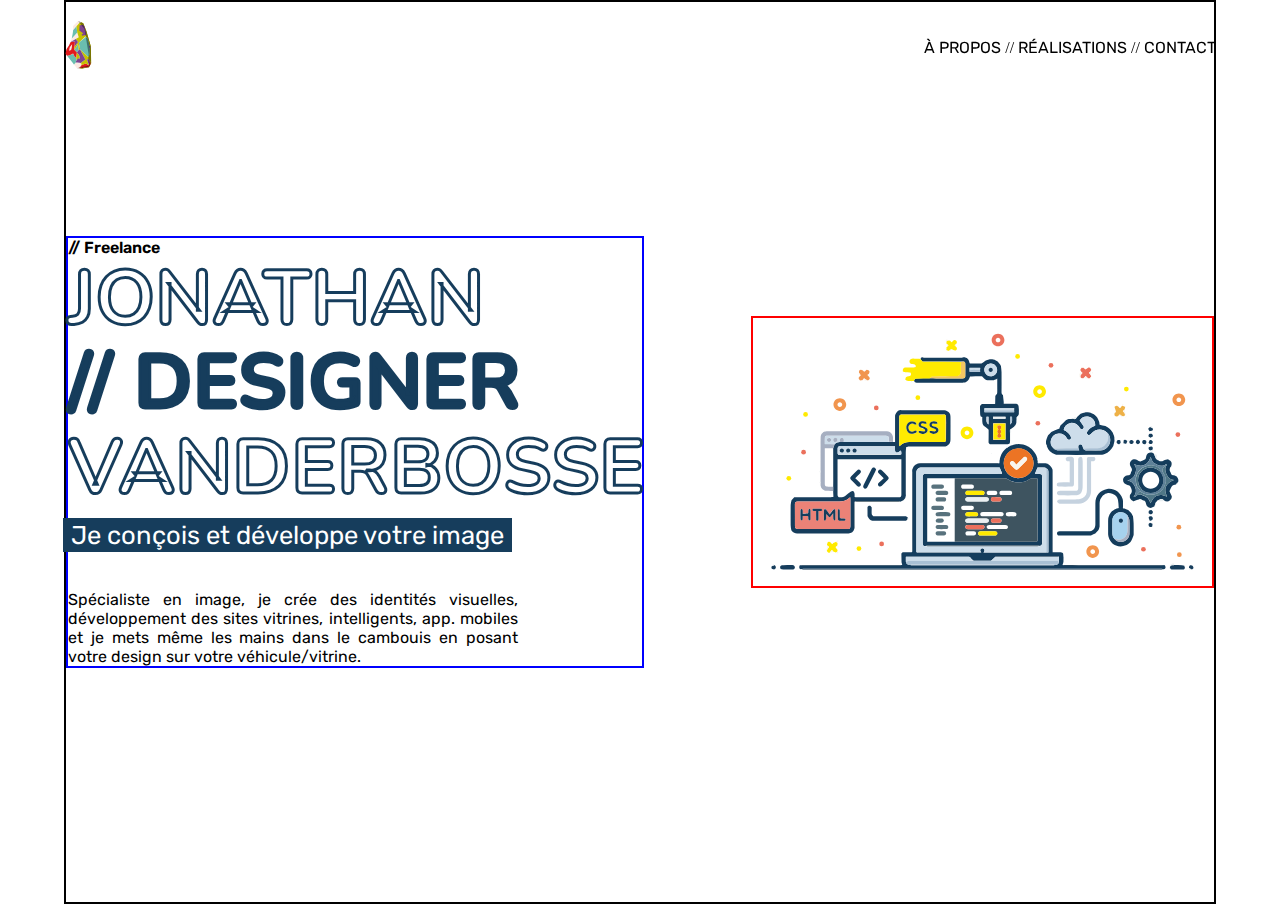
==== index.html @ 7ef85ad8 "Section 1 done. Need background" ====
<!DOCTYPE html>
<html lang="en">
<head>
  <meta charset="UTF-8">
  <meta name="viewport" content="width=device-width, initial-scale=1.0">
  <link rel="stylesheet" type="text/css" href="style.css">
  <link rel="preconnect" href="https://fonts.gstatic.com">
  <link href="https://fonts.googleapis.com/css2?family=Nunito:wght@600;800&family=Rubik:wght@400;600;800&display=swap" rel="stylesheet">
  <title>Jonathan V. - Portfolio</title>
</head>
<body>
  <nav>
    <ul>
      <li>
        <a href="http://www.jonathan-coz.com">
          <img src="images/logo.svg" style="height: 50px" alt="Logo">
        </a>
      </li>
    </ul>
    <ul>
      <li>
        <a href="http://www.jonathan-coz.com/a-propos">
          À PROPOS
        </a>
        //&nbsp
      </li>
      <li>
        <a href="http://www.jonathan-coz.com/realisations">
          RÉALISATIONS
        </a>
        //&nbsp
      </li>
      <li>
        <a href="http://www.jonathan-coz.com/contact">
          CONTACT
        </a>
      </li>
    </ul>
  </nav>
  <div id="sec1">
    <div class="sec1-left">
      <h3>// Freelance</h3>
      <h1>JONATHAN</br><span style="color:#163D5C">// DESIGNER</span></br>VANDERBOSSE</h1>
      <h2><span>Je conçois et développe votre image</span></h2>
      <p>Spécialiste en image, je crée des identités visuelles,
      développement des sites vitrines, intelligents, app. mobiles et
      je mets même les mains dans le cambouis en posant votre design
      sur votre véhicule/vitrine.</p>
    </div>
    <div class="sec1-right">
      <img src="images/hero_banner.svg" alt="Hero Banner web development">
    </div>
  </div>
</body>
</html>
---- style.css ----
* {
  text-decoration: none;
  margin: 0;
}

body {
  padding-left: 5%;
  padding-right: 5%;
}

/*----- Navbar -----*/

li {
  list-style-type: none;
}

a {
  color: black;
}

li > a {
  font-family: 'Rubik', sans-serif;
  font-weight: 400;
  font-size: 1em;
}

a:hover {
  color: white;
  background-color: #163D5C;
  padding-top: 5px;
  padding-bottom: 5px;
  padding-left: 8px;
  padding-right: 8px;
  transition: all .5s ease-in-out;
}

nav {
  position: fixed;
  width: 90vw;
  justify-content: space-between;
  display: flex;
  margin-top: 20px;
}

ul {
  padding-inline-start: 0px;
}

ul:nth-child(1) {
  display: flex;
}

ul:nth-child(2) {
  display: flex;
  align-items: center;
}

/*----- Section 1 -----*/

#sec1 {
  border: 2px solid black;
  display: flex;
  justify-content: space-between;
  align-items: center;
  height: 100vh;
}

.sec1-left {
  border: 2px solid blue;
  width: 50%;
}

.sec1-right {
  border: 2px solid red;
  width: 40%;

}

h1 {
  font-family: 'Nunito', sans-serif;
  font-size: 6vw;
  color: transparent;
  -webkit-text-stroke: 3px #163D5C;
  line-height: 1.1em;
}

h2 span {
  background-color: #163D5C;
  padding-top: 2px;
  padding-bottom: 2px;
  padding-left: 8px;
  padding-right: 8px;
  margin-left: -5px;
}

h2 {
  color: white;
  font-family: "Rubik", sans-serif;
  font-weight: 400;
  font-size: 2vw;
  margin-top: 10px;
  margin-bottom: 40px;
}

h3 {
  font-family: 'Rubik', sans-serif;
  font-weight: 600;
  font-size: 1em;
}

p {
  font-family: "Rubik", sans-serif;
  font-weight: 400;
  font-size: 1em;
  max-width: 450px;
  text-align: justify;
}
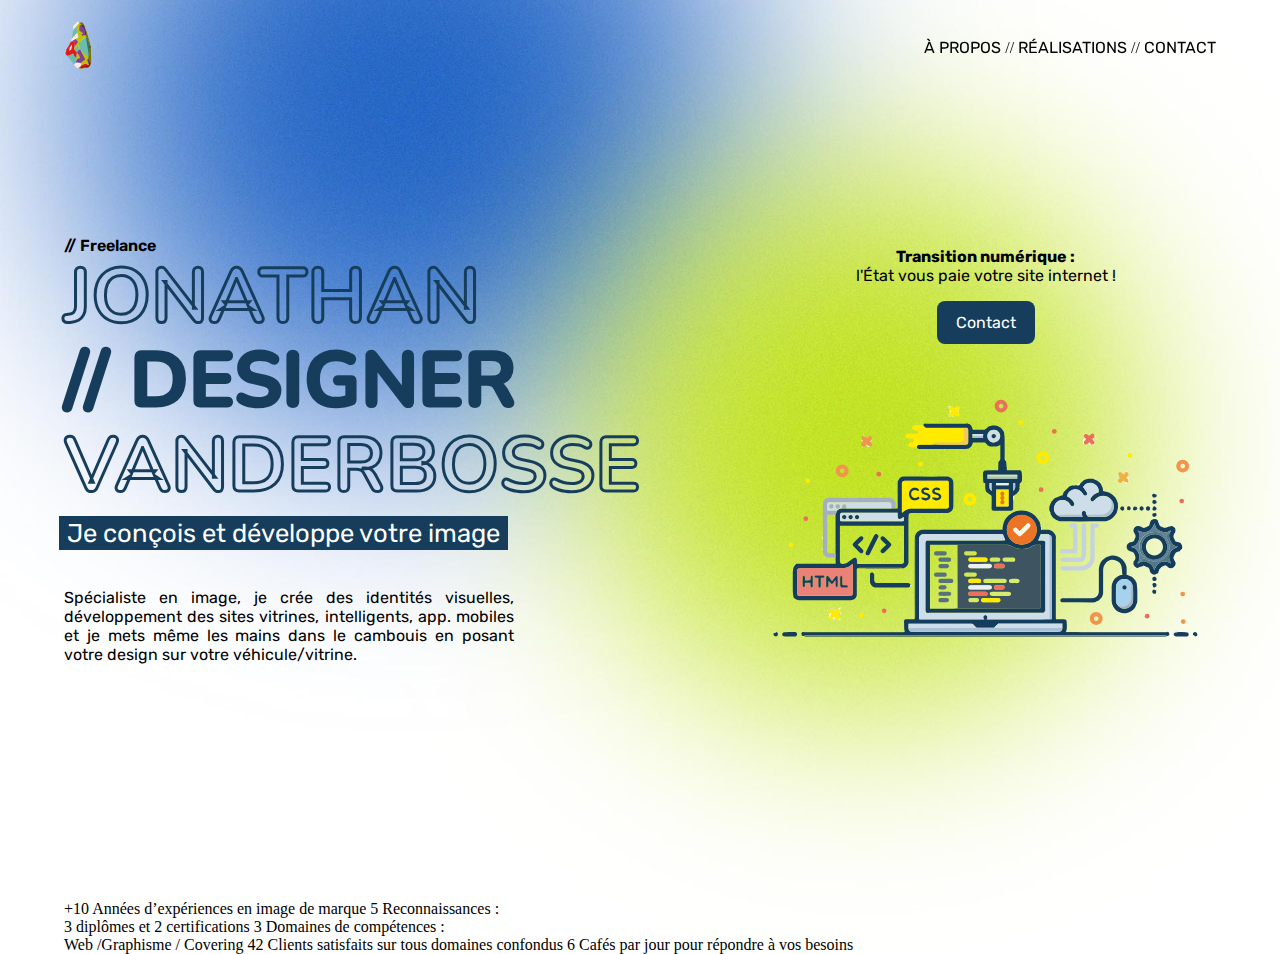
==== commit cac4ecf7: "adding transition numeric" ====
--- a/index.html
+++ b/index.html
@@ -48,8 +48,29 @@
       sur votre véhicule/vitrine.</p>
     </div>
     <div class="sec1-right">
+      <div class="transition-num">
+        <p><b>Transition numérique :</b></br> l'État vous paie votre site internet !</p>
+      </div>
+      <a href="&#x6d;&#x61;&#x69;&#x6c;&#x74;&#x6f;&colon;&#x63;&#x6f;&#x6e;&#x74;&#x61;&#x63;&#x74;&commat;&#x6a;&#x6f;&#x6e;&#x61;&#x74;&#x68;&#x61;&#x6e;&#x2d;&#x63;&#x6f;&#x7a;&period;&#x63;&#x6f;&#x6d;">
+        <div class="button">
+          Contact
+        </div>
+      </a>
       <img src="images/hero_banner.svg" alt="Hero Banner web development">
     </div>
   </div>
+  <div id="sec2">
+    +10
+    Années d’expériences en image de marque
+    5
+    Reconnaissances :</br>
+    3 diplômes et 2 certifications
+    3
+    Domaines de compétences :</br>Web /Graphisme / Covering
+    42
+    Clients satisfaits sur tous domaines confondus
+    6
+    Cafés par jour pour répondre à vos besoins
+  </div>
 </body>
 </html>
--- a/style.css
+++ b/style.css
@@ -6,6 +6,10 @@
 body {
   padding-left: 5%;
   padding-right: 5%;
+  background-image: url("images/hero banner_fond.jpg");
+  background-size: cover;
+  background-repeat: no-repeat;
+  background-position: center;
 }
 
 /*----- Navbar -----*/
@@ -24,7 +28,7 @@
   font-size: 1em;
 }
 
-a:hover {
+li > a:hover {
   color: white;
   background-color: #163D5C;
   padding-top: 5px;
@@ -58,7 +62,6 @@
 /*----- Section 1 -----*/
 
 #sec1 {
-  border: 2px solid black;
   display: flex;
   justify-content: space-between;
   align-items: center;
@@ -66,14 +69,11 @@
 }
 
 .sec1-left {
-  border: 2px solid blue;
   width: 50%;
 }
 
 .sec1-right {
-  border: 2px solid red;
   width: 40%;
-
 }
 
 h1 {
@@ -93,6 +93,14 @@
   margin-left: -5px;
 }
 
+a > .button {
+  display: flex;
+  justify-content: center;
+  width: 50px;
+  margin-bottom: 40px;
+  margin-top: 16px;
+}
+
 h2 {
   color: white;
   font-family: "Rubik", sans-serif;
@@ -108,10 +116,51 @@
   font-size: 1em;
 }
 
-p {
+.sec1-left > p {
   font-family: "Rubik", sans-serif;
   font-weight: 400;
   font-size: 1em;
   max-width: 450px;
   text-align: justify;
+  justify-content: center;
 }
+
+.button {
+  background-color: #163D5C;
+  border: none;
+  font-family: "Rubik", sans-serif;
+  font-weight: 400;
+  border-radius: 8px;
+  color: white;
+  padding: 12px 24px;
+  text-align: center;
+  text-decoration: none;
+  display: inline-block;
+  font-size: 16px;
+  margin: auto;
+}
+
+.button:hover {
+  color: #163D5C;
+  background-color: transparent;
+  border: 3px solid #163D5C;
+  transition: all .5s ease-in-out;
+  font-weight: 800;
+}
+
+.transition-num > p {
+  margin: auto;
+  font-family: "Rubik", sans-serif;
+  font-weight: 400;
+  font-size: 1em;
+  max-width: 270px;
+  text-align: center;
+
+}
+
+/*----- Section 2 -----*/
+
+#sec2 {
+  display: flex;
+}
+
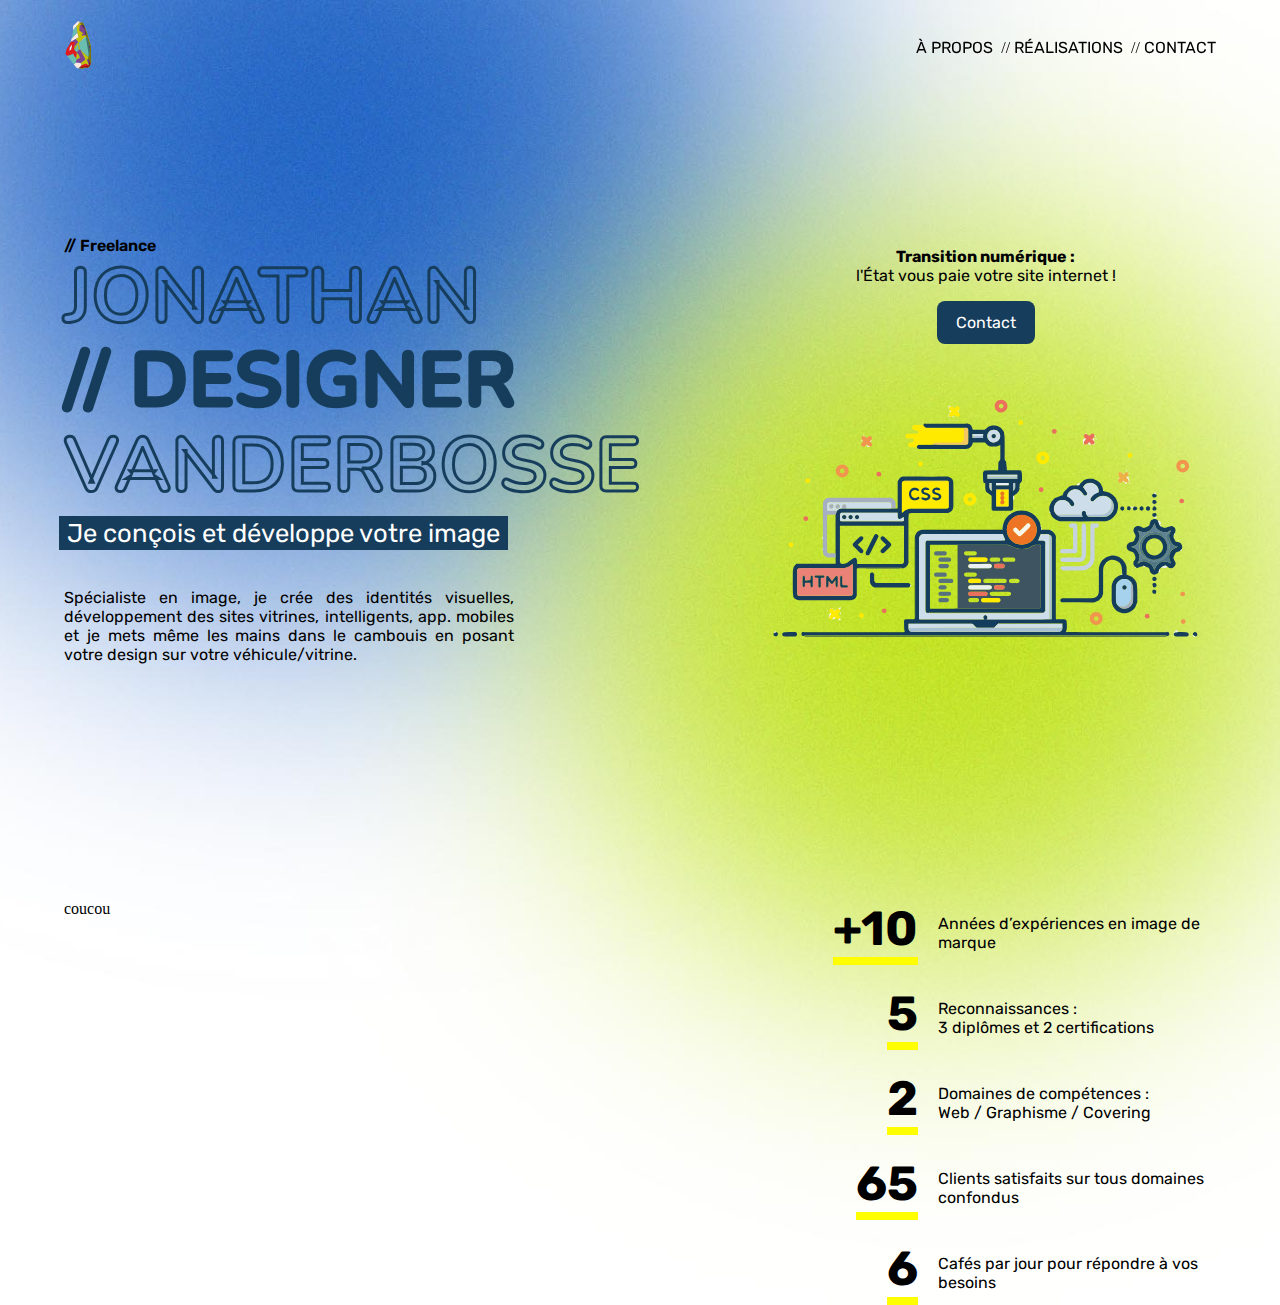
==== commit 8944b9be: "Adding sec.2 numbers and text" ====
--- a/index.html
+++ b/index.html
@@ -22,13 +22,13 @@
         <a href="http://www.jonathan-coz.com/a-propos">
           À PROPOS
         </a>
-        //&nbsp
+        &nbsp//&nbsp
       </li>
       <li>
         <a href="http://www.jonathan-coz.com/realisations">
           RÉALISATIONS
         </a>
-        //&nbsp
+        &nbsp//&nbsp
       </li>
       <li>
         <a href="http://www.jonathan-coz.com/contact">
@@ -60,17 +60,44 @@
     </div>
   </div>
   <div id="sec2">
-    +10
-    Années d’expériences en image de marque
-    5
-    Reconnaissances :</br>
-    3 diplômes et 2 certifications
-    3
-    Domaines de compétences :</br>Web /Graphisme / Covering
-    42
-    Clients satisfaits sur tous domaines confondus
-    6
-    Cafés par jour pour répondre à vos besoins
+    <div class="sec2-left">
+      coucou
+    </div>
+    <div class="sec2-right">
+      <div class="sec2-grid">
+        <div class="num num-a">
+          <b>+10</b>
+        </div>
+        <div class="text text-a">
+          <p>Années d’expériences en image de marque</p>
+        </div>
+        <div class="num num-b">
+          <b>5</b>
+        </div>
+        <div class="text text-b">
+          <p>Reconnaissances :</br>
+          3 diplômes et 2 certifications</p>
+        </div>
+        <div class="num num-c">
+          <b>2</b>
+        </div>
+        <div class="text text-c">
+          <p>Domaines de compétences :</br>Web / Graphisme / Covering</p>
+        </div>
+        <div class="num num-d">
+          <b>65</b>
+        </div>
+        <div class="text text-d">
+          <p>Clients satisfaits sur tous domaines confondus</p>
+        </div>
+        <div class="num num-e">
+          <b>6</b>
+        </div>
+        <div class="text text-e">
+          <p>Cafés par jour pour répondre à vos besoins</p>
+        </div>
+      </div>
+    </div>
   </div>
 </body>
 </html>
--- a/style.css
+++ b/style.css
@@ -50,11 +50,11 @@
   padding-inline-start: 0px;
 }
 
-ul:nth-child(1) {
-  display: flex;
-}
-
-ul:nth-child(2) {
+nav > ul:nth-child(1) {
+  display: flex;
+}
+
+nav > ul:nth-child(2) {
   display: flex;
   align-items: center;
 }
@@ -164,3 +164,75 @@
   display: flex;
 }
 
+.sec2-left {
+  width: 50vw;
+}
+
+.sec2-right {
+  width: 50vw;
+}
+
+.sec2-grid {
+  display: grid;
+  grid-template-columns: repeat(4, 1fr);
+  grid-template-rows: repeat(5, 1fr);
+  gap: 20px;
+}
+
+.num {
+  grid-column: 2 / 3;
+  justify-self: end;
+  font-family: "Rubik", sans serif;
+  font-size: 3em;
+  align-self: center;
+  border-bottom: 8px solid yellow;
+}
+
+.text {
+  grid-column: 3 / 5;
+  justify-self: start;
+  align-self: center;
+  font-family: "Rubik", sans-serif;
+  font-weight: 400;
+  font-size: 1em;
+}
+
+.num-a {
+  grid-row: 1 / 2;
+}
+
+.text-a {
+  grid-row: 1 / 2;
+}
+
+.num-b {
+  grid-row: 2 / 3;
+}
+
+.text-b {
+  grid-row: 2 / 3;
+}
+
+.num-c {
+  grid-row: 3 / 4;
+}
+
+.text-c {
+  grid-row: 3 / 4;
+}
+
+.num-d {
+  grid-row: 4 / 5;
+}
+
+.text-d {
+  grid-row: 4 / 5;
+}
+
+.num-e {
+  grid-row: 5 / 6;
+}
+
+.text-e {
+  grid-row: 5 / 6;
+}
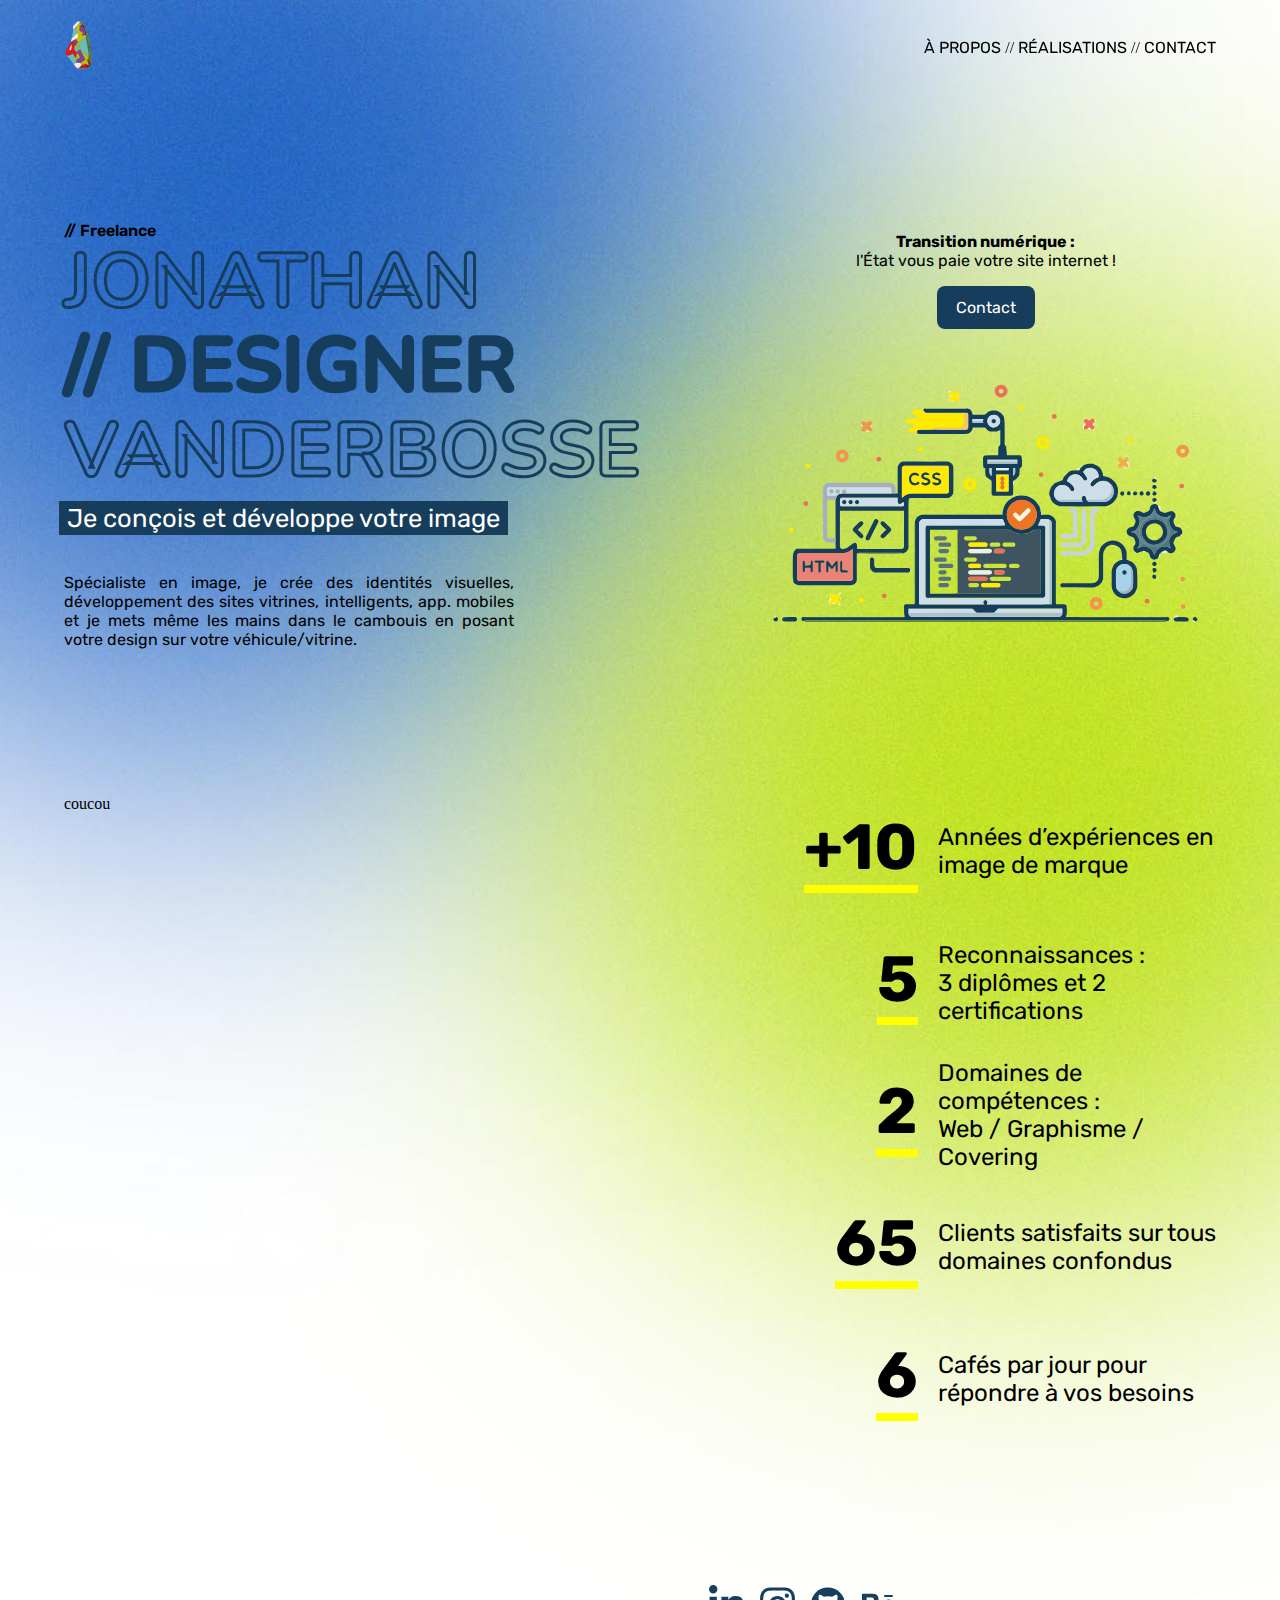
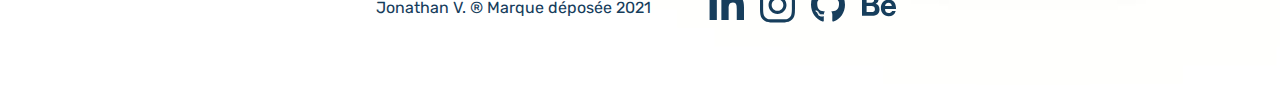
==== commit d60a4fc5: "Adding footer" ====
--- a/index.html
+++ b/index.html
@@ -11,29 +11,21 @@
 <body>
   <nav>
     <ul>
-      <li>
-        <a href="http://www.jonathan-coz.com">
-          <img src="images/logo.svg" style="height: 50px" alt="Logo">
-        </a>
+      <li><a href="http://www.jonathan-coz.com">
+        <img src="images/logo.svg" style="height: 50px" alt="Logo"></a>
       </li>
     </ul>
     <ul>
-      <li>
-        <a href="http://www.jonathan-coz.com/a-propos">
-          À PROPOS
-        </a>
-        &nbsp//&nbsp
+      <li class="li-nav"><a href="http://www.jonathan-coz.com/a-propos">
+        À PROPOS</a>
+        //&nbsp
       </li>
-      <li>
-        <a href="http://www.jonathan-coz.com/realisations">
-          RÉALISATIONS
-        </a>
-        &nbsp//&nbsp
+      <li class="li-nav"><a href="http://www.jonathan-coz.com/realisations">
+        RÉALISATIONS</a>
+        //&nbsp
       </li>
-      <li>
-        <a href="http://www.jonathan-coz.com/contact">
-          CONTACT
-        </a>
+      <li class="li-nav"><a href="http://www.jonathan-coz.com/contact">
+        CONTACT</a>
       </li>
     </ul>
   </nav>
@@ -99,5 +91,14 @@
       </div>
     </div>
   </div>
+  <footer>
+    <ul id="ul-footer">
+      <li class="text-footer">Jonathan V. ® Marque déposée 2021</li>
+      <li class="icones"><a href="https://www.linkedin.com/in/jonathan-vanderbosse/"><img src="images/fontawesome/svgs/brands/linkedin-in.svg" alt="LinkedIn profil"></a></li>
+      <li class="icones"><a href="https://www.instagram.com/jo_coz/"><img src="images/fontawesome/svgs/brands/instagram.svg" alt="Instagram profil"></a></li>
+      <li class="icones"><a href="https://github.com/malothecat"><img src="images/fontawesome/svgs/brands/github.svg" alt="Github profil"></a></li>
+      <li class="icones"><a href="https://www.behance.net/coz_you_re_real"><img src="images/fontawesome/svgs/brands/behance.svg" alt="Behance profil"></a></li>
+    </ul>
+  </footer>
 </body>
 </html>
--- a/style.css
+++ b/style.css
@@ -22,13 +22,13 @@
   color: black;
 }
 
-li > a {
+.li-nav > a {
   font-family: 'Rubik', sans-serif;
   font-weight: 400;
   font-size: 1em;
 }
 
-li > a:hover {
+.li-nav > a:hover {
   color: white;
   background-color: #163D5C;
   padding-top: 5px;
@@ -65,7 +65,8 @@
   display: flex;
   justify-content: space-between;
   align-items: center;
-  height: 100vh;
+  height: 80vh;
+  padding-top: 75px;
 }
 
 .sec1-left {
@@ -183,7 +184,7 @@
   grid-column: 2 / 3;
   justify-self: end;
   font-family: "Rubik", sans serif;
-  font-size: 3em;
+  font-size: 4em;
   align-self: center;
   border-bottom: 8px solid yellow;
 }
@@ -194,7 +195,7 @@
   align-self: center;
   font-family: "Rubik", sans-serif;
   font-weight: 400;
-  font-size: 1em;
+  font-size: 1.5em;
 }
 
 .num-a {
@@ -236,3 +237,42 @@
 .text-e {
   grid-row: 5 / 6;
 }
+
+/*----- Footer -----*/
+
+.icones {
+  width: 35px;
+  filter: invert(17%) sepia(9%) saturate(7132%) hue-rotate(175deg) brightness(97%) contrast(87%);
+  padding: 0 8px;
+  align-self: center;
+}
+
+footer {
+  height: 100px;
+}
+
+footer > ul {
+  display: flex;
+  justify-content: center;
+}
+
+footer > ul {
+  margin-top: 150px;
+  display: flex;
+}
+
+.text-footer {
+  color: #163D5C;
+  font-family: "Rubik", sans-serif;
+  display: flex;
+  align-items: center;
+  padding-right: 50px;
+}
+
+.icones:hover {
+  opacity: .8;
+  transition: all .5s ease-in-out;
+  transform: translate(0, -10px);
+}
+
+
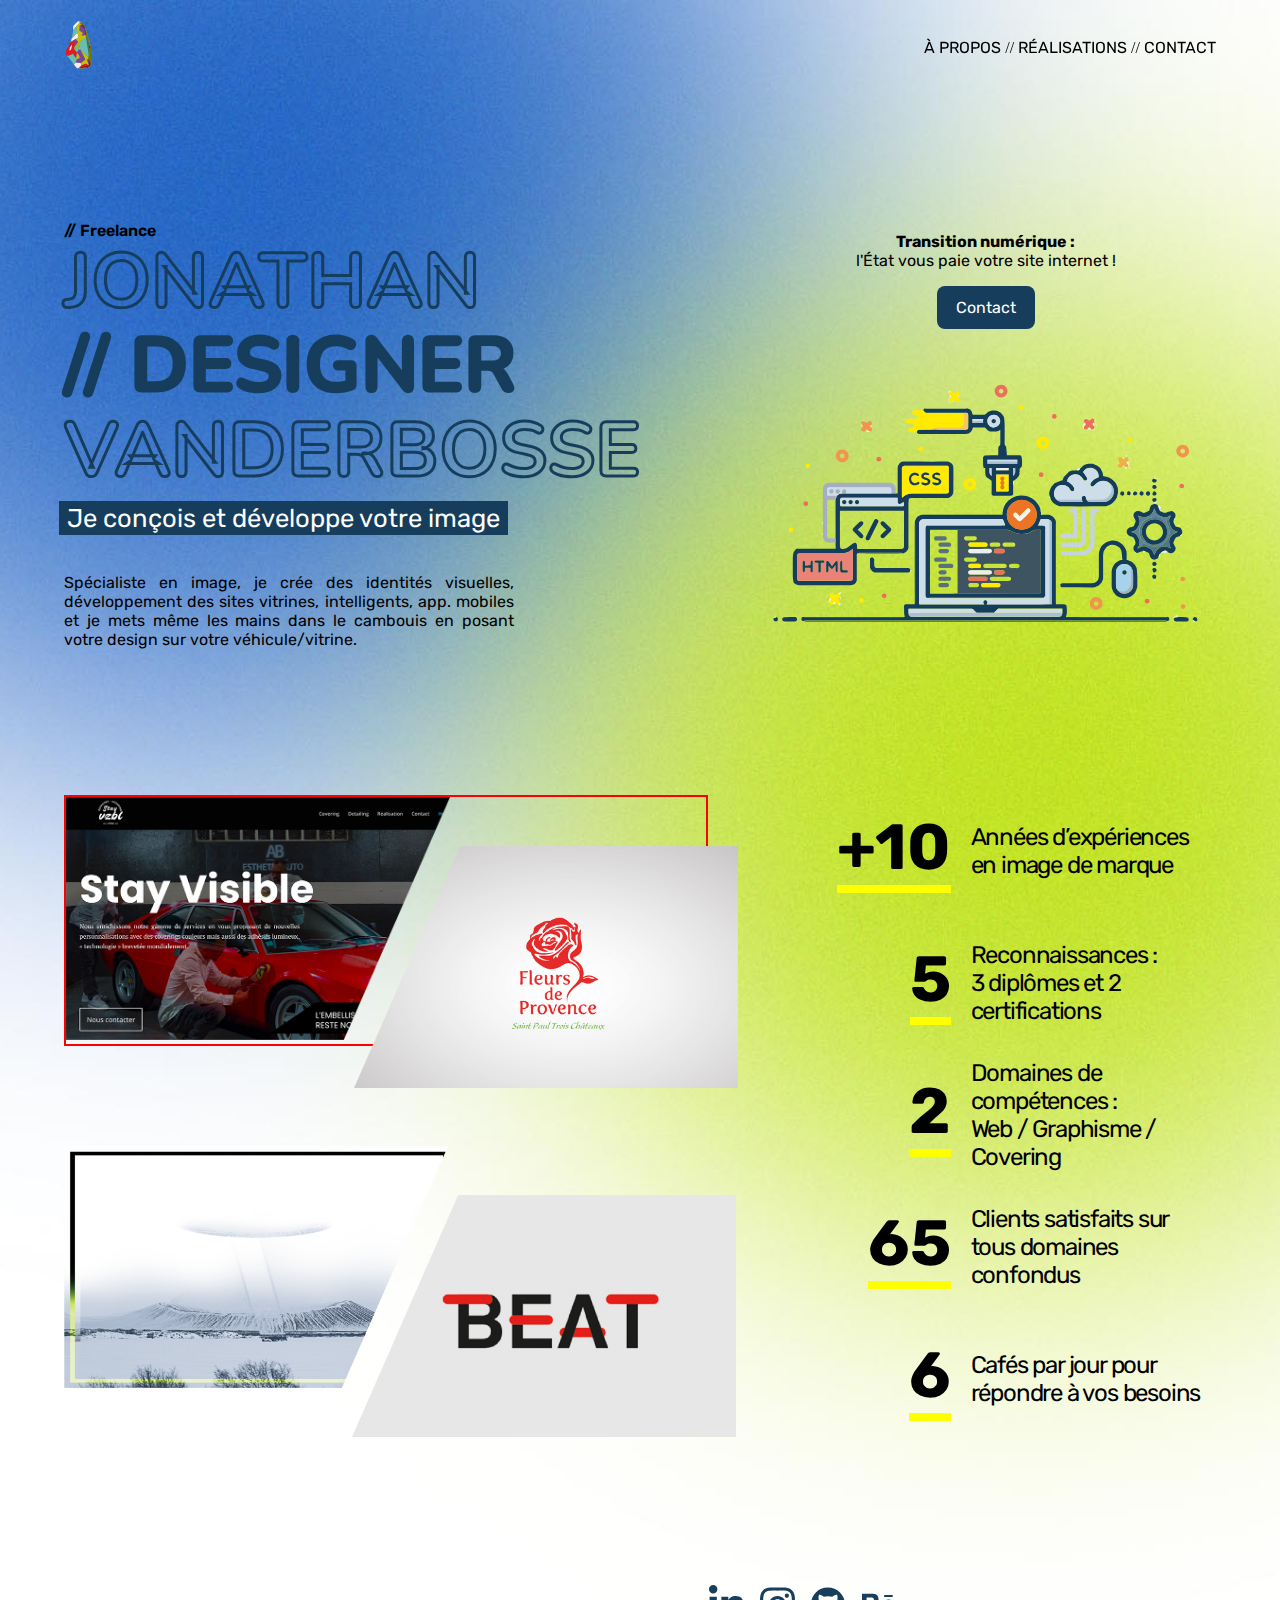
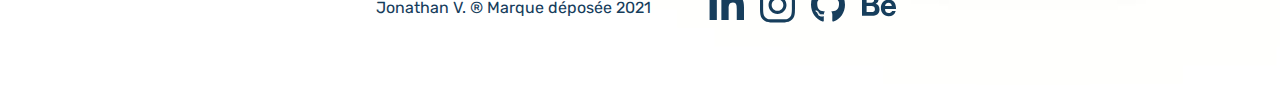
==== commit 1c326e19: "Adding photos" ====
--- a/index.html
+++ b/index.html
@@ -53,7 +53,14 @@
   </div>
   <div id="sec2">
     <div class="sec2-left">
-      coucou
+      <div class="duo-first">
+        <img src="images/coveringlyon.png" alt="Coveringlyon.com - Site web">
+        <img src="images/FdP.png" alt="Fleur de Provence - Saint Paul Trois Châteaux">
+      </div>
+      <div class="duo-second">
+        <img src="images/Iceland.png" alt="Photo - Iceland">
+        <img src="images/Beat.png" alt="Logo - Beat">
+      </div>
     </div>
     <div class="sec2-right">
       <div class="sec2-grid">
--- a/style.css
+++ b/style.css
@@ -39,6 +39,7 @@
 }
 
 nav {
+  z-index: 4;
   position: fixed;
   width: 90vw;
   justify-content: space-between;
@@ -167,12 +168,47 @@
 
 .sec2-left {
   width: 50vw;
+  display: flex;
+  flex-direction: column;
+}
+
+.duo-first {
+  border: 2px solid red;
+  width: 50vw;
+  position: relative;
+}
+
+.duo-second {
+  margin-top: 100px;
+  position: relative;
+}
+
+.duo-first > img:nth-child(2) {
+  position: absolute;
+  top: 20%;
+  left: 45%;
+}
+
+.duo-first > img {
+  width: 60%;
+  min-width: 300px;
+}
+
+.duo-second > img {
+  width: 60%;
+  min-width: 300px;
+}
+
+.duo-second > img:nth-child(2) {
+  position: absolute;
+  top: 20%;
+  left: 45%;
 }
 
 .sec2-right {
+  z-index: 2;
   width: 50vw;
 }
-
 .sec2-grid {
   display: grid;
   grid-template-columns: repeat(4, 1fr);
@@ -196,6 +232,7 @@
   font-family: "Rubik", sans-serif;
   font-weight: 400;
   font-size: 1.5em;
+  letter-spacing: -.05em;
 }
 
 .num-a {
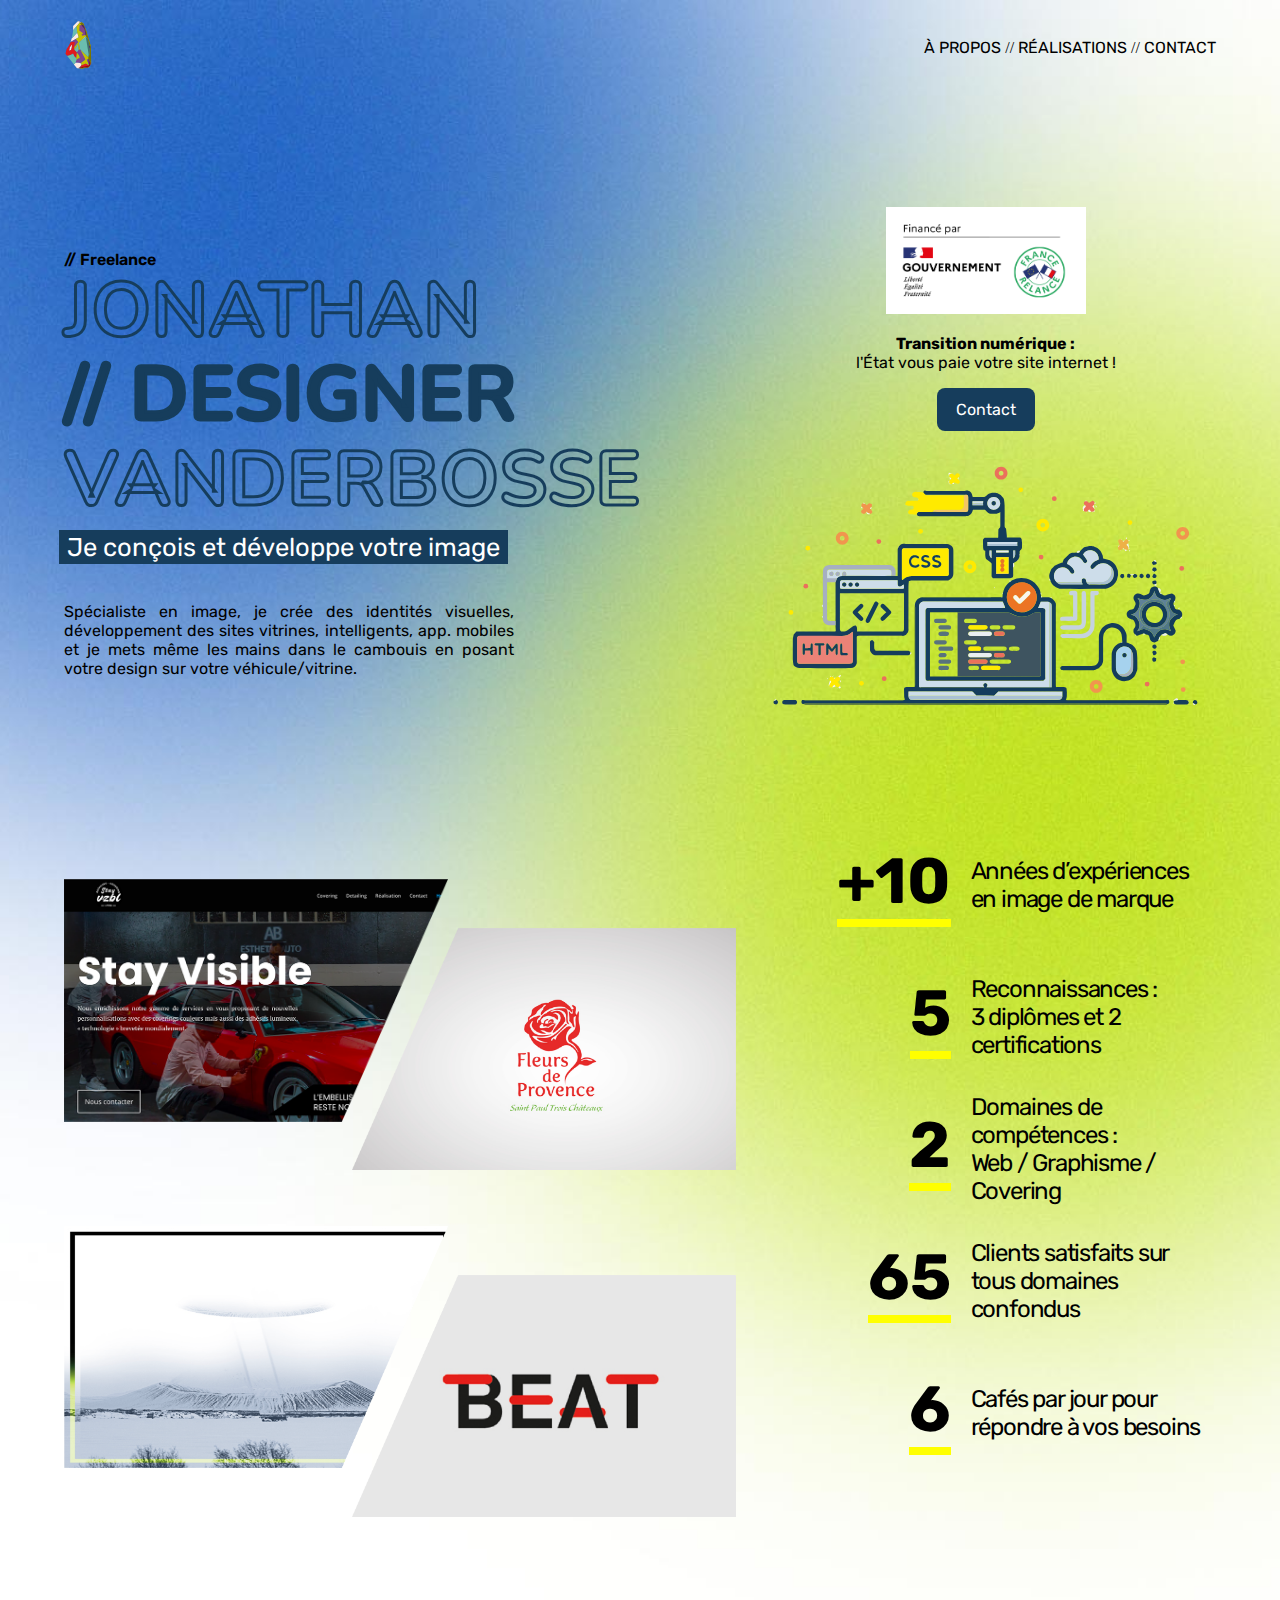
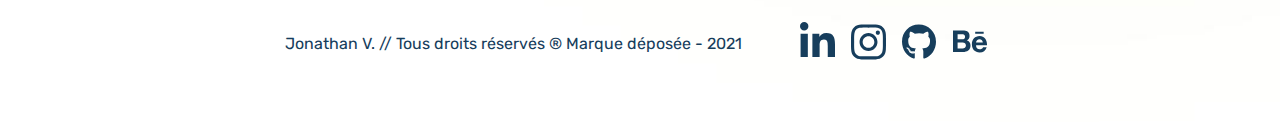
==== commit f7c290e1: "Ending and finitions" ====
--- a/index.html
+++ b/index.html
@@ -41,6 +41,7 @@
     </div>
     <div class="sec1-right">
       <div class="transition-num">
+        <img src="images/logo-FR-kit-com.png" alt="Transition Numérique - Aides de l'état">
         <p><b>Transition numérique :</b></br> l'État vous paie votre site internet !</p>
       </div>
       <a href="&#x6d;&#x61;&#x69;&#x6c;&#x74;&#x6f;&colon;&#x63;&#x6f;&#x6e;&#x74;&#x61;&#x63;&#x74;&commat;&#x6a;&#x6f;&#x6e;&#x61;&#x74;&#x68;&#x61;&#x6e;&#x2d;&#x63;&#x6f;&#x7a;&period;&#x63;&#x6f;&#x6d;">
@@ -100,7 +101,7 @@
   </div>
   <footer>
     <ul id="ul-footer">
-      <li class="text-footer">Jonathan V. ® Marque déposée 2021</li>
+      <li class="text-footer">Jonathan V. // Tous droits réservés ® Marque déposée - 2021</li>
       <li class="icones"><a href="https://www.linkedin.com/in/jonathan-vanderbosse/"><img src="images/fontawesome/svgs/brands/linkedin-in.svg" alt="LinkedIn profil"></a></li>
       <li class="icones"><a href="https://www.instagram.com/jo_coz/"><img src="images/fontawesome/svgs/brands/instagram.svg" alt="Instagram profil"></a></li>
       <li class="icones"><a href="https://github.com/malothecat"><img src="images/fontawesome/svgs/brands/github.svg" alt="Github profil"></a></li>
--- a/style.css
+++ b/style.css
@@ -40,7 +40,7 @@
 
 nav {
   z-index: 4;
-  position: fixed;
+  position: sticky;
   width: 90vw;
   justify-content: space-between;
   display: flex;
@@ -66,8 +66,9 @@
   display: flex;
   justify-content: space-between;
   align-items: center;
-  height: 80vh;
+  height: 70vh;
   padding-top: 75px;
+  /*margin-bottom: 50px;*/
 }
 
 .sec1-left {
@@ -99,7 +100,7 @@
   display: flex;
   justify-content: center;
   width: 50px;
-  margin-bottom: 40px;
+  margin-bottom: 20px;
   margin-top: 16px;
 }
 
@@ -157,23 +158,33 @@
   font-size: 1em;
   max-width: 270px;
   text-align: center;
-
+}
+.transition-num {
+  display: flex;
+  flex-direction: column;
+}
+
+.transition-num > img:nth-child(1) {
+  width: 200px;
+  align-self: center;
+  margin-bottom: 20px;
 }
 
 /*----- Section 2 -----*/
 
 #sec2 {
   display: flex;
+  margin-top: 50px;
 }
 
 .sec2-left {
+  margin-top: 50px;
   width: 50vw;
   display: flex;
   flex-direction: column;
 }
 
 .duo-first {
-  border: 2px solid red;
   width: 50vw;
   position: relative;
 }
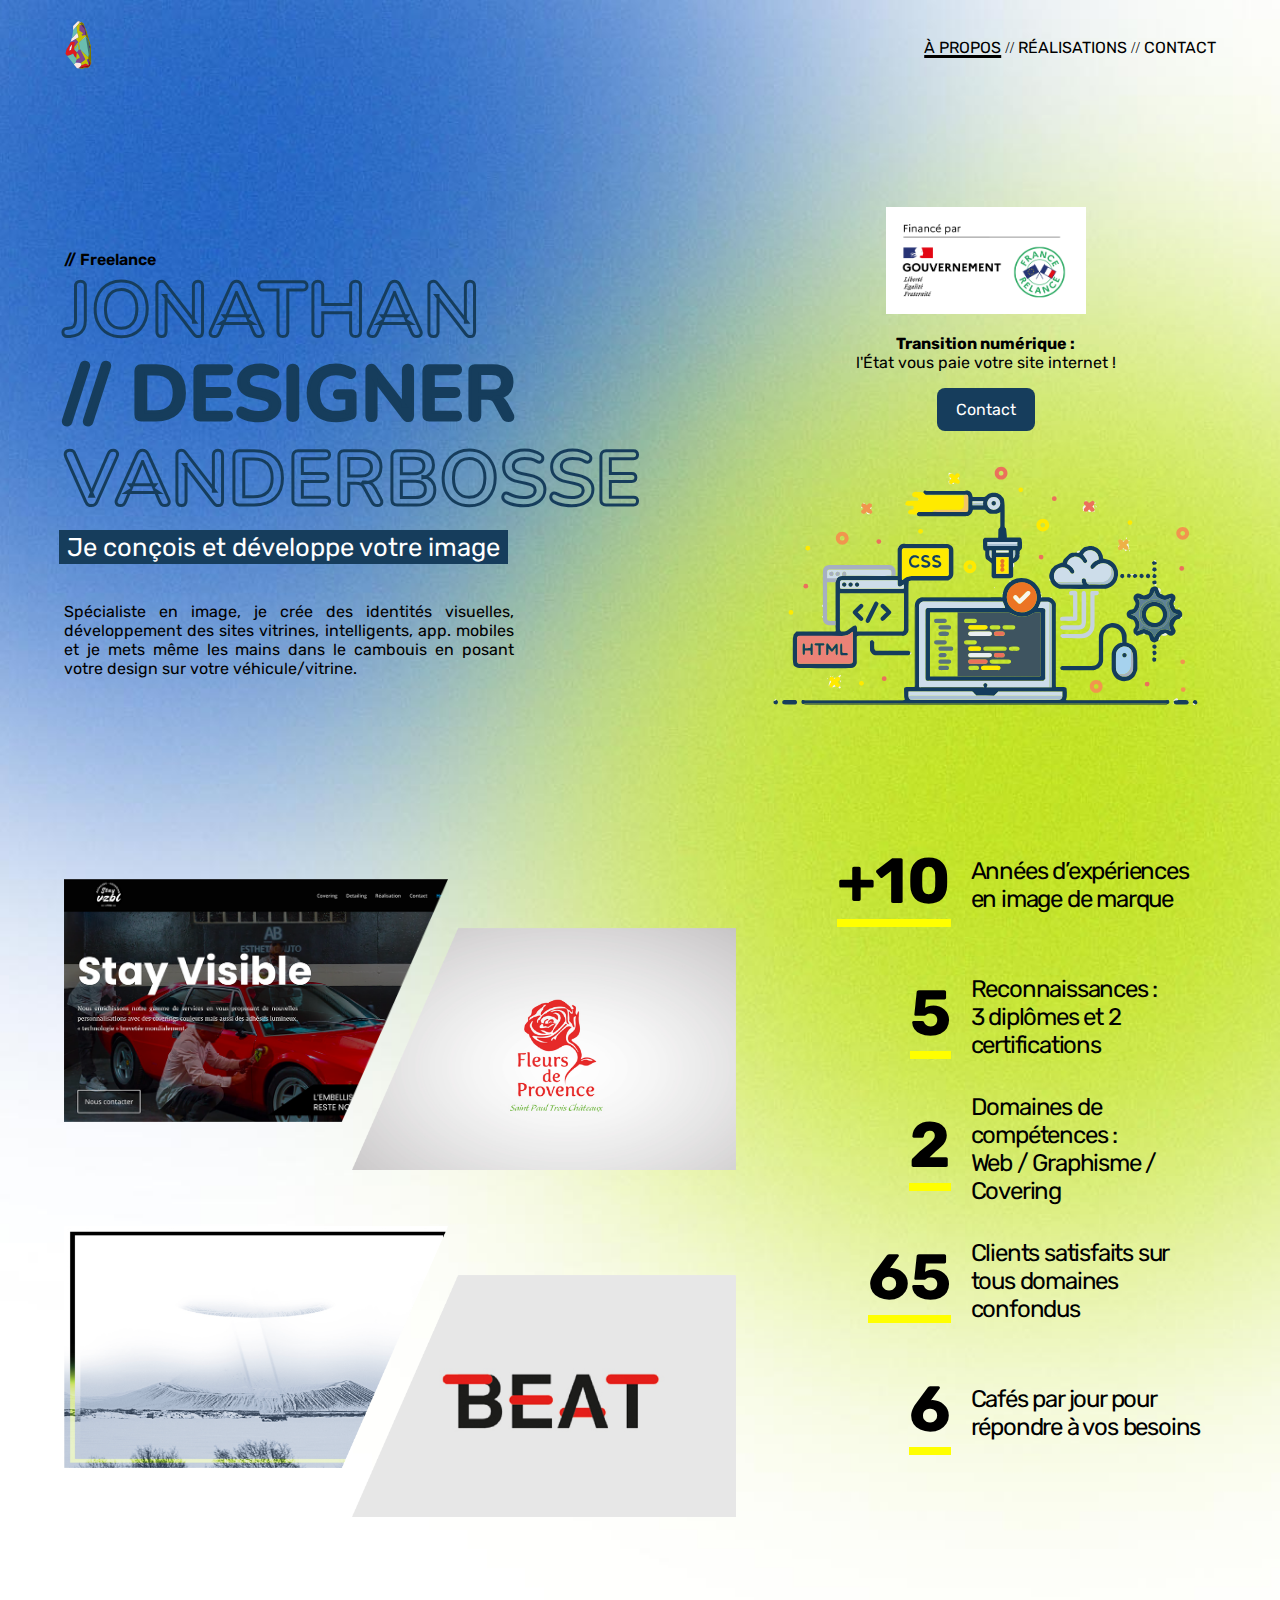
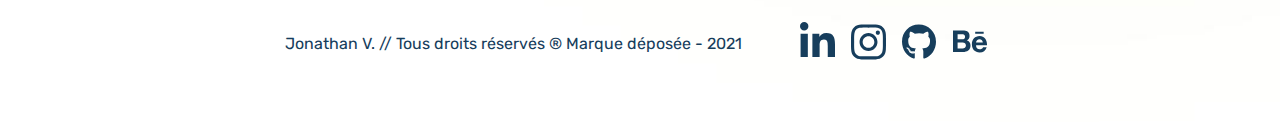
==== commit 3bf19f49: "Form done" ====
--- a/index.html
+++ b/index.html
@@ -16,8 +16,8 @@
       </li>
     </ul>
     <ul>
-      <li class="li-nav"><a href="http://www.jonathan-coz.com/a-propos">
-        À PROPOS</a>
+      <li class="li-nav"><a href="http://www.jonathan-coz.com/">
+        <span style="text-decoration-line:underline; text-decoration-thickness:3px;">À PROPOS</span></a>
         //&nbsp
       </li>
       <li class="li-nav"><a href="http://www.jonathan-coz.com/realisations">
--- a/style.css
+++ b/style.css
@@ -68,7 +68,6 @@
   align-items: center;
   height: 70vh;
   padding-top: 75px;
-  /*margin-bottom: 50px;*/
 }
 
 .sec1-left {
@@ -323,4 +322,3 @@
   transform: translate(0, -10px);
 }
 
-
